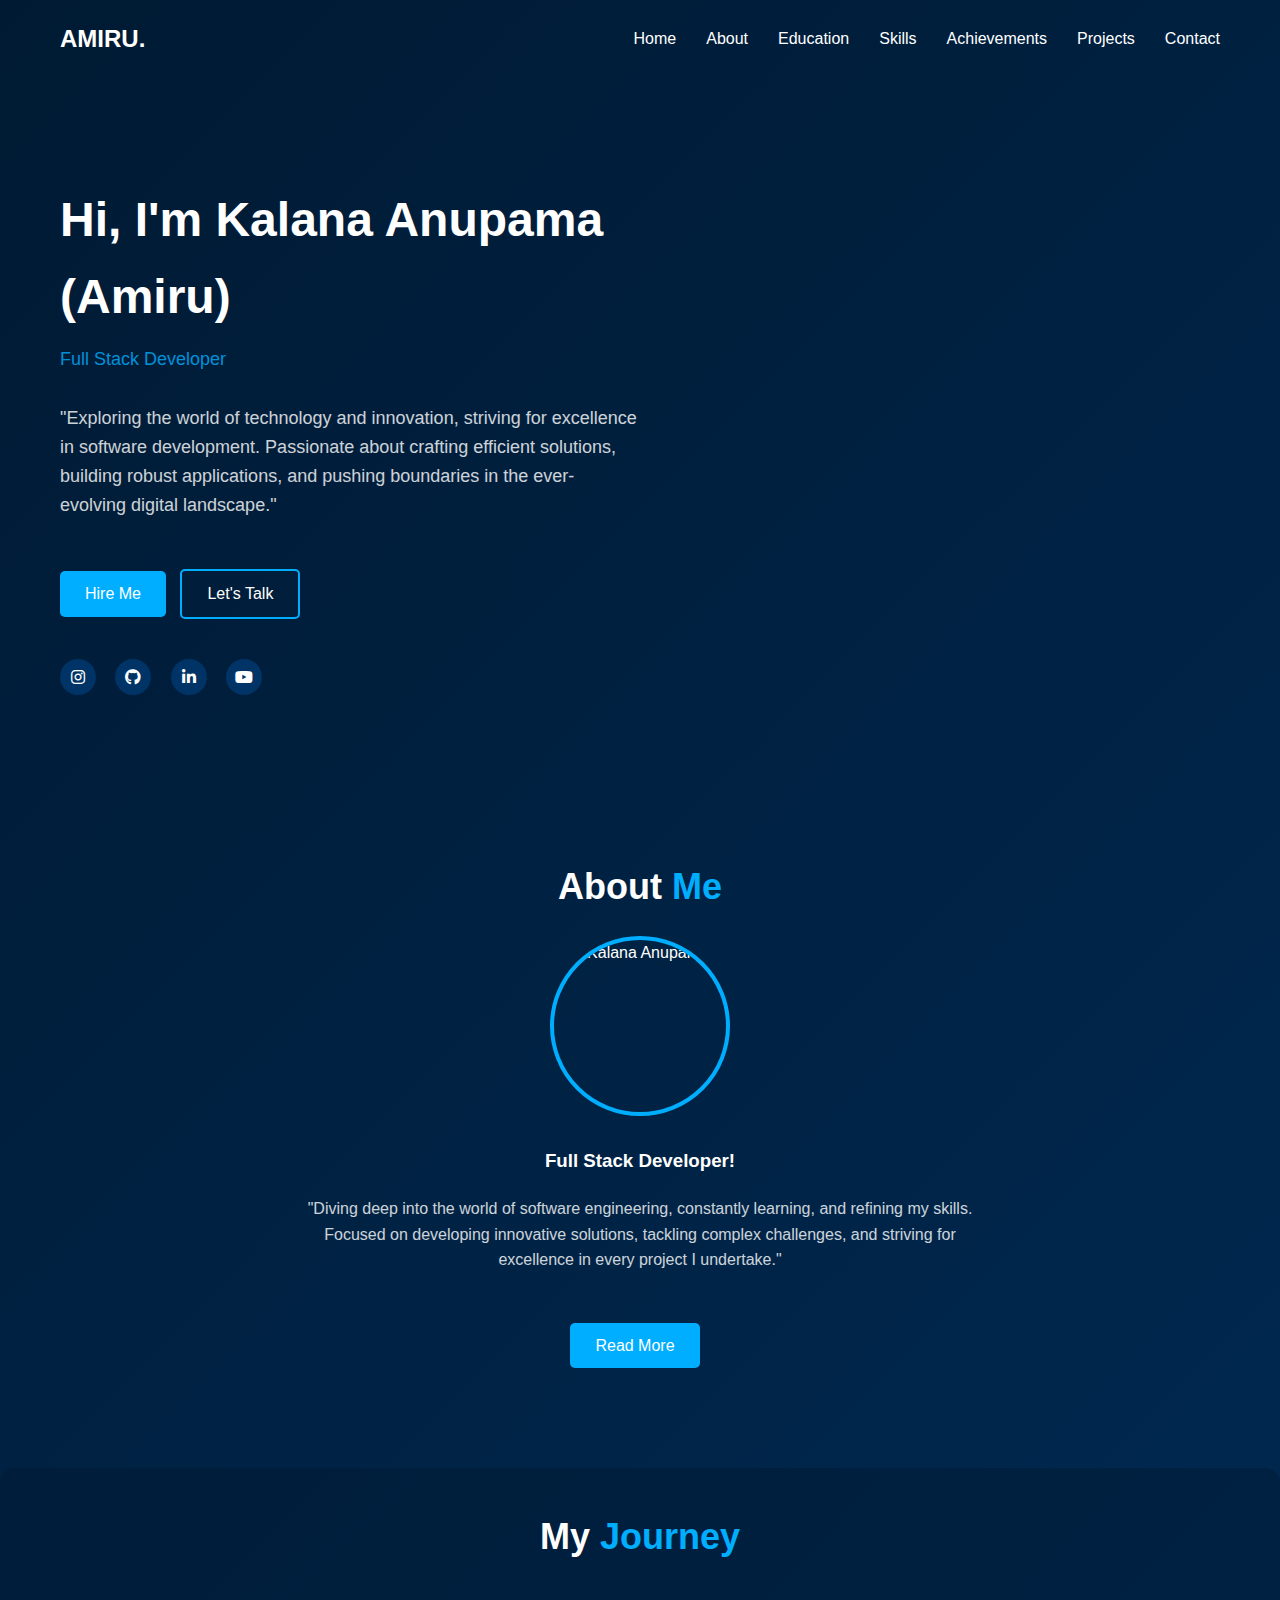
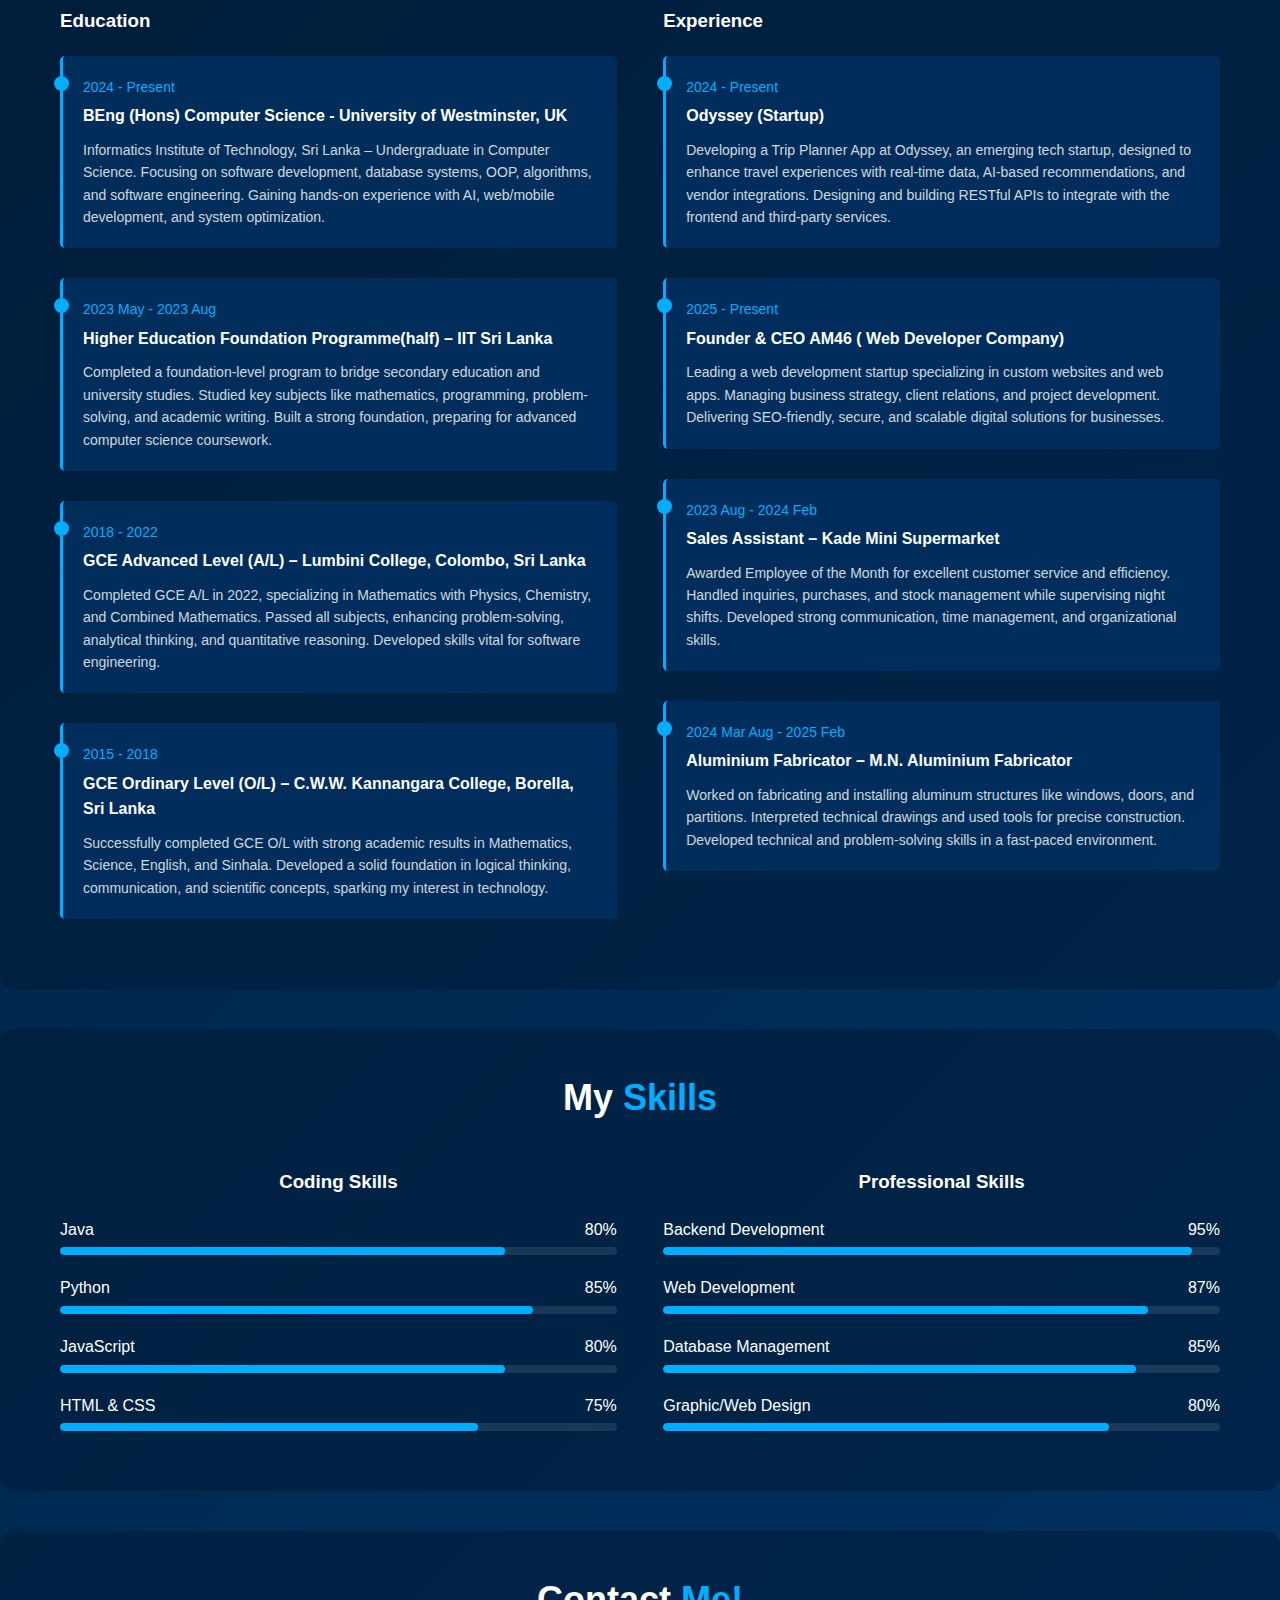
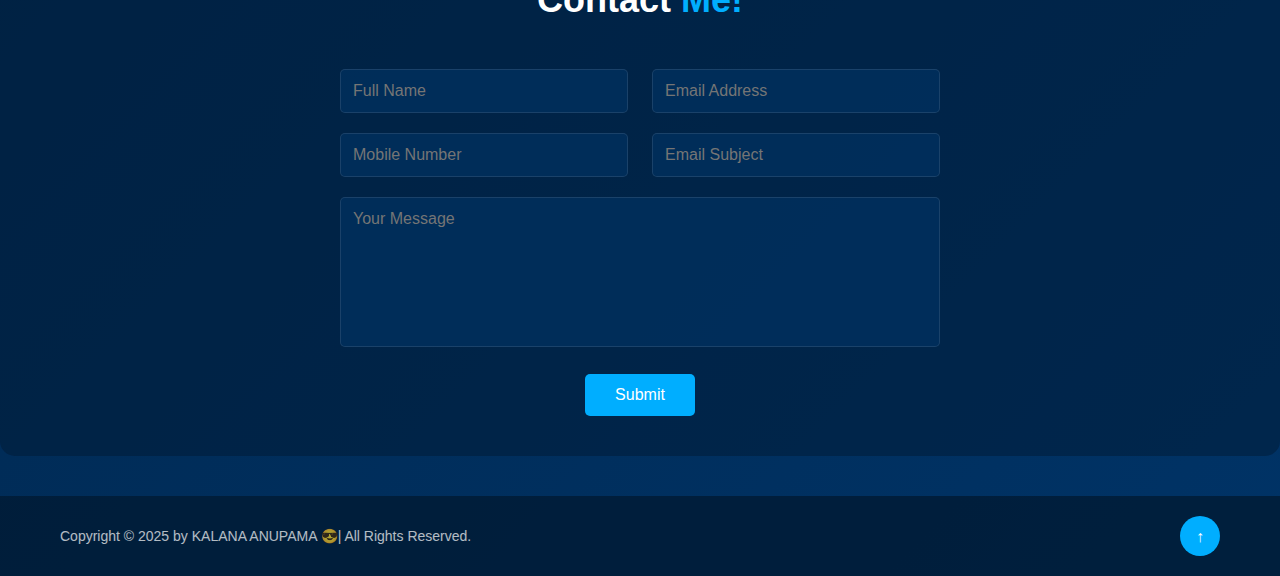
==== index.html @ ffd21f4f "Case Sensitivity" ====
<!DOCTYPE html>
<html lang="en">
<head>
    <meta charset="UTF-8">
    <meta name="viewport" content="width=device-width, initial-scale=1.0">
    <title>Kalana Anupama - Full Stack Developer</title>
    <meta name="description" content="Portfolio of Kalana Anupama, a Full Stack Developer specializing in web and mobile development.">
    <meta name="keywords" content="Full Stack Developer, Web Development, Mobile Development, Software Engineer">
    <meta name="author" content="Kalana Anupama">
    <link rel="icon" type="image/png" href="assets/images/favicon.png">
    <link rel="stylesheet" href="https://cdnjs.cloudflare.com/ajax/libs/font-awesome/6.0.0/css/all.min.css">
    <link rel="stylesheet" href="styles.css">
</head>
<body>
    <!-- Header -->
    <header>
        <div class="container">
            <nav>
                <div class="logo">AMIRU.</div>
                <ul>
                    <li><a href="#home">Home</a></li>
                    <li><a href="#about">About</a></li>
                    <li><a href="#education">Education</a></li>
                    <li><a href="#skills">Skills</a></li>
                    <li><a href="Achievements.html">Achievements</a></li>
                    <li><a href="projects.html">Projects</a></li>
                    <li><a href="#contact">Contact</a></li>
                </ul>
            </nav>
        </div>
    </header>

    <!-- Hero Section -->
    <section id="home" class="hero">
        <div class="container">
            <div class="hero-content">
                <h1>Hi, I'm Kalana Anupama (Amiru)</h1>
                <p class="text-cyan">Full Stack Developer</p>
                <p>"Exploring the world of technology and innovation, striving for excellence in software development. Passionate about crafting efficient solutions, building robust applications, and pushing boundaries in the ever-evolving digital landscape."</p>
                <a href="#contact" class="btn">Hire Me</a>
                <a href="#contact" class="btn btn-outline">Let's Talk</a>
                <div class="social-icons">
                    <a href="https://www.instagram.com/amiru_mihidul/?hl=en"><i class="fab fa-instagram"></i></a>
                    <a href="https://github.com/Amiru46"><i class="fab fa-github"></i></a>
                    <a href="https://www.linkedin.com/in/kalana-anupama-8086202b2?lipi=urn%3Ali%3Apage%3Ad_flagship3_profile_view_base_contact_details%3Bncpdk244QyCQbadAvSEu%2BQ%3D%3D"><i class="fab fa-linkedin-in"></i></a>
                    <a href="https://www.youtube.com/@amirumihidul8928"><i class="fab fa-youtube"></i></a>
                </div>
            </div>
        </div>
    </section>

    <!-- About Section -->
    <section id="about" class="about">
        <div class="container">
            <h2>About <span class="text-cyan">Me</span></h2>
            <div class="profile-image">
                <img src="Image/Me/Amiru.jpg" alt="Kalana Anupama">
            </div>
            <h3>Full Stack Developer!</h3>
            <p>"Diving deep into the world of software engineering, constantly learning, and refining my skills. Focused on developing innovative solutions, tackling complex challenges, and striving for excellence in every project I undertake."</p>
            <a href="#journey" class="btn">Read More</a>
        </div>
    </section>

    <!-- Journey Section -->
    <section id="education" class="journey">
        <div class="container">
            <h2>My <span class="text-cyan">Journey</span></h2>
            <div class="timeline-container">
                <div class="timeline">
                    <h3>Education</h3>
                    <div class="timeline-item">
                        <div class="year">2024 - Present</div>
                        <h4>BEng (Hons) Computer Science - University of Westminster, UK</h4>
                        <p>Informatics Institute of Technology, Sri Lanka – Undergraduate in Computer Science.
                            Focusing on software development, database systems, OOP, algorithms, and software engineering.
                            Gaining hands-on experience with AI, web/mobile development, and system optimization.</p>
                    </div>
                    <div class="timeline-item">
                        <div class="year">2023 May - 2023 Aug</div>
                        <h4>Higher Education Foundation Programme(half) – IIT Sri Lanka</h4>
                        <p>Completed a foundation-level program to bridge secondary education and university studies.
                            Studied key subjects like mathematics, programming, problem-solving, and academic writing.
                            Built a strong foundation, preparing for advanced computer science coursework.</p>
                    </div>
                    <div class="timeline-item">
                        <div class="year">2018 - 2022</div>
                        <h4>GCE Advanced Level (A/L) – Lumbini College, Colombo, Sri Lanka</h4>
                        <p>Completed GCE A/L in 2022, specializing in Mathematics with Physics, Chemistry, and Combined Mathematics.
                            Passed all subjects, enhancing problem-solving, analytical thinking, and quantitative reasoning.
                            Developed skills vital for software engineering.</p>
                    </div>
                    <div class="timeline-item">
                        <div class="year">2015 - 2018</div>
                        <h4>GCE Ordinary Level (O/L) – C.W.W. Kannangara College, Borella, Sri Lanka</h4>
                        <p>Successfully completed GCE O/L with strong academic results in Mathematics, Science, English, and Sinhala.
                            Developed a solid foundation in logical thinking, communication, and scientific concepts, sparking my interest in technology.</p>
                    </div>
                </div>
                <div class="timeline">
                    <h3>Experience</h3>
                    <div class="timeline-item">
                        <div class="year">2024 - Present</div>
                        <h4>Odyssey (Startup)</h4>
                        <p>Developing a Trip Planner App at Odyssey, an emerging tech startup, designed to enhance travel experiences with real-time data, AI-based recommendations, and vendor integrations.
                            Designing and building RESTful APIs to integrate with the frontend and third-party services.
                        </p>
                    </div>
                    <div class="timeline-item">
                        <div class="year">2025 - Present</div>
                        <h4>Founder & CEO AM46 ( Web Developer Company)</h4>
                        <p>Leading a web development startup specializing in custom websites and web apps. Managing business strategy, client relations, and project development. Delivering SEO-friendly, secure, and scalable digital solutions for businesses.</p>
                    </div>
                    <div class="timeline-item">
                        <div class="year">2023 Aug - 2024 Feb</div>
                        <h4>Sales Assistant – Kade Mini Supermarket</h4>
                        <p>Awarded Employee of the Month for excellent customer service and efficiency.
                            Handled inquiries, purchases, and stock management while supervising night shifts.
                            Developed strong communication, time management, and organizational skills.</p>
                    </div>
                    <div class="timeline-item">
                        <div class="year">2024 Mar Aug - 2025 Feb</div>
                        <h4>Aluminium Fabricator – M.N. Aluminium Fabricator</h4>
                        <p>Worked on fabricating and installing aluminum structures like windows, doors, and partitions.
                            Interpreted technical drawings and used tools for precise construction.
                            Developed technical and problem-solving skills in a fast-paced environment.</p>
                    </div>
                </div>
            </div>
        </div>
    </section>

    <!-- Skills Section -->
    <section id="skills" class="skills">
        <div class="container">
            <h2>My <span class="text-cyan">Skills</span></h2>
            <div class="skills-container">
                <div class="skills-category">
                    <h3>Coding Skills</h3>
                    <div class="skill-item">
                        <div class="skill-info">
                            <span>Java</span>
                            <span>80%</span>
                        </div>
                        <div class="skill-bar">
                            <div class="skill-level" style="width: 80%;"></div>
                        </div>
                    </div>
                    <div class="skill-item">
                        <div class="skill-info">
                            <span>Python</span>
                            <span>85%</span>
                        </div>
                        <div class="skill-bar">
                            <div class="skill-level" style="width: 85%;"></div>
                        </div>
                    </div>
                    <div class="skill-item">
                        <div class="skill-info">
                            <span>JavaScript</span>
                            <span>80%</span>
                        </div>
                        <div class="skill-bar">
                            <div class="skill-level" style="width: 80%;"></div>
                        </div>
                    </div>
                    <div class="skill-item">
                        <div class="skill-info">
                            <span>HTML & CSS</span>
                            <span>75%</span>
                        </div>
                        <div class="skill-bar">
                            <div class="skill-level" style="width: 75%;"></div>
                        </div>
                    </div>
                </div>
                <div class="skills-category">
                    <h3>Professional Skills</h3>
                    <div class="skill-item">
                        <div class="skill-info">
                            <span>Backend Development</span>
                            <span>95%</span>
                        </div>
                        <div class="skill-bar">
                            <div class="skill-level" style="width: 95%;"></div>
                        </div>
                    </div>
                    <div class="skill-item">
                        <div class="skill-info">
                            <span>Web Development</span>
                            <span>87%</span>
                        </div>
                        <div class="skill-bar">
                            <div class="skill-level" style="width: 87%;"></div>
                        </div>
                    </div>
                    <div class="skill-item">
                        <div class="skill-info">
                            <span>Database Management</span>
                            <span>85%</span>
                        </div>
                        <div class="skill-bar">
                            <div class="skill-level" style="width: 85%;"></div>
                        </div>
                    </div>
                    <div class="skill-item">
                        <div class="skill-info">
                            <span>Graphic/Web Design</span>
                            <span>80%</span>
                        </div>
                        <div class="skill-bar">
                            <div class="skill-level" style="width: 80%;"></div>
                        </div>
                    </div>
                </div>
            </div>
        </div>
    </section>

    <!-- Contact Section -->
    <section id="contact" class="contact">
        <div class="container">
            <h2>Contact <span class="text-cyan">Me!</span></h2>
            <div class="contact-form">
                <form action="https://formspree.io/f/your-form-id" method="POST">
                    <div class="form-row">
                        <div class="form-group">
                            <input type="text" class="form-control" placeholder="Full Name" required>
                        </div>
                        <div class="form-group">
                            <input type="email" class="form-control" placeholder="Email Address" required>
                        </div>
                    </div>
                    <div class="form-row">
                        <div class="form-group">
                            <input type="tel" class="form-control" placeholder="Mobile Number">
                        </div>
                        <div class="form-group">
                            <input type="text" class="form-control" placeholder="Email Subject">
                        </div>
                    </div>
                    <div class="form-group">
                        <textarea class="form-control" placeholder="Your Message" required></textarea>
                    </div>
                    <button type="submit" class="submit-btn">Submit</button>
                </form>
            </div>
        </div>
    </section>

    <!-- Footer -->
    <footer>
        <div class="container">
            <div class="footer-content">
                <p>Copyright © 2025 by KALANA ANUPAMA &#x1F60E;| All Rights Reserved.</p>
                <a href="#home" class="back-to-top">↑</a>
            </div>
        </div>
    </footer>
</body>
</html>
---- styles.css ----
/* Global Styles */
* {
    margin: 0;
    padding: 0;
    box-sizing: border-box;
    font-family: 'Segoe UI', Tahoma, Geneva, Verdana, sans-serif;
}

body {
    background: linear-gradient(135deg, #001a33 0%, #003366 100%);
    color: white;
    line-height: 1.6;
}

.container {
    max-width: 1200px;
    margin: 0 auto;
    padding: 0 20px;
}

section {
    padding: 60px 0;
}

h1, h2, h3, h4 {
    margin-bottom: 20px;
}

.btn {
    display: inline-block;
    background-color: #00aeff;
    color: white;
    padding: 10px 25px;
    border-radius: 5px;
    text-decoration: none;
    margin-right: 10px;
    margin-top: 20px;
    transition: all 0.3s ease;
}

.btn:hover {
    background-color: #0096da;
    transform: translateY(-3px);
}

.btn-outline {
    background-color: transparent;
    border: 2px solid #00aeff;
}

.text-cyan {
    color: #00aeff;
}

/* Header Styles */
header {
    padding: 20px 0;
}

.logo {
    font-size: 24px;
    font-weight: bold;
}

nav {
    display: flex;
    justify-content: space-between;
    align-items: center;
}

nav ul {
    display: flex;
    list-style: none;
}

nav ul li {
    margin-left: 30px;
}

nav ul li a {
    color: white;
    text-decoration: none;
    transition: color 0.3s ease;
}

nav ul li a:hover {
    color: #00aeff;
}

/* Hero Section */
.hero {
    display: flex;
    align-items: center;
    min-height: 80vh;
}

.hero-content {
    width: 50%;
}

.hero-image {
    width: 50%;
    text-align: right;
}

.hero-image img {
    max-width: 100%;
    border-radius: 10px;
}

.hero h1 {
    font-size: 48px;
    margin-bottom: 10px;
}

.hero p {
    font-size: 18px;
    margin-bottom: 30px;
    opacity: 0.8;
}

.social-icons {
    margin-top: 40px;
}

.social-icons a {
    display: inline-flex;
    align-items: center;
    justify-content: center;
    width: 36px;
    height: 36px;
    background-color: #003366;
    border-radius: 50%;
    margin-right: 15px;
    color: white;
    text-decoration: none;
    transition: all 0.3s ease;
}

.social-icons a:hover {
    background-color: #00aeff;
    transform: translateY(-3px);
}

/* About Section */
.about {
    text-align: center;
}

.about h2 {
    font-size: 36px;
}

.profile-image {
    width: 180px;
    height: 180px;
    border-radius: 50%;
    margin: 0 auto 30px;
    border: 4px solid #00aeff;
    overflow: hidden;
    position: relative;
}

.profile-image img {
    width: 100%;
    height: 100%;
    object-fit: cover;
}

.about p {
    max-width: 700px;
    margin: 0 auto 30px;
    opacity: 0.8;
}

/* Journey Section */
.journey {
    background-color: rgba(0, 26, 51, 0.5);
    border-radius: 15px;
    padding: 40px;
    margin-top: 40px;
}

.journey h2 {
    font-size: 36px;
    text-align: center;
    margin-bottom: 40px;
}

.timeline-container {
    display: flex;
    justify-content: space-between;
}

.timeline {
    width: 48%;
}

.timeline-item {
    background-color: rgba(0, 51, 102, 0.7);
    border-left: 3px solid #00aeff;
    border-radius: 5px;
    padding: 20px;
    margin-bottom: 30px;
    position: relative;
}

.timeline-item::before {
    content: "";
    position: absolute;
    width: 15px;
    height: 15px;
    background-color: #00aeff;
    border-radius: 50%;
    left: -9px;
    top: 20px;
}

.timeline-item .year {
    font-size: 14px;
    color: #00aeff;
    margin-bottom: 5px;
}

.timeline-item h4 {
    margin-bottom: 10px;
}

.timeline-item p {
    font-size: 14px;
    opacity: 0.8;
}

/* Skills Section */
.skills {
    background-color: rgba(0, 26, 51, 0.5);
    border-radius: 15px;
    padding: 40px;
    margin-top: 40px;
}

.skills h2 {
    font-size: 36px;
    text-align: center;
    margin-bottom: 40px;
}

.skills-container {
    display: flex;
    justify-content: space-between;
}

.skills-category {
    width: 48%;
}

.skills-category h3 {
    margin-bottom: 20px;
    text-align: center;
}

.skill-item {
    margin-bottom: 20px;
}

.skill-info {
    display: flex;
    justify-content: space-between;
    margin-bottom: 5px;
}

.skill-bar {
    width: 100%;
    height: 8px;
    background-color: rgba(255, 255, 255, 0.1);
    border-radius: 4px;
    overflow: hidden;
}

.skill-level {
    height: 100%;
    background-color: #00aeff;
    border-radius: 4px;
}

/* Contact Section */
.contact {
    background-color: rgba(0, 26, 51, 0.5);
    border-radius: 15px;
    padding: 40px;
    margin-top: 40px;
    margin-bottom: 40px;
}

.contact h2 {
    font-size: 36px;
    text-align: center;
    margin-bottom: 40px;
}

.contact-form {
    max-width: 600px;
    margin: 0 auto;
}

.form-group {
    margin-bottom: 20px;
}

.form-row {
    display: flex;
    justify-content: space-between;
}

.form-row .form-group {
    width: 48%;
}

.form-control {
    width: 100%;
    padding: 12px;
    background-color: rgba(0, 51, 102, 0.6);
    border: 1px solid rgba(255, 255, 255, 0.1);
    border-radius: 5px;
    color: white;
    font-size: 16px;
}

textarea.form-control {
    height: 150px;
    resize: none;
}

.form-control:focus {
    outline: none;
    border-color: #00aeff;
}

.submit-btn {
    background-color: #00aeff;
    color: white;
    border: none;
    padding: 12px 30px;
    border-radius: 5px;
    cursor: pointer;
    font-size: 16px;
    transition: all 0.3s ease;
    display: block;
    margin: 0 auto;
}

.submit-btn:hover {
    background-color: #0096da;
}

/* Footer */
footer {
    background-color: rgba(0, 26, 51, 0.8);
    padding: 20px 0;
    text-align: center;
}

footer p {
    font-size: 14px;
    opacity: 0.7;
}

.footer-content {
    display: flex;
    justify-content: space-between;
    align-items: center;
}

.back-to-top {
    background-color: #00aeff;
    color: white;
    width: 40px;
    height: 40px;
    border-radius: 50%;
    display: flex;
    align-items: center;
    justify-content: center;
    text-decoration: none;
    transition: all 0.3s ease;
}

.back-to-top:hover {
    transform: translateY(-5px);
}

/* Responsive Styles */
@media (max-width: 768px) {
    .hero {
        flex-direction: column;
        text-align: center;
    }

    .hero-content, .hero-image {
        width: 100%;
    }

    .hero-image {
        margin-top: 40px;
        text-align: center;
    }

    .timeline-container, .skills-container {
        flex-direction: column;
    }

    .timeline, .skills-category {
        width: 100%;
    }

    .timeline:first-child {
        margin-bottom: 30px;
    }

    .form-row {
        flex-direction: column;
    }

    .form-row .form-group {
        width: 100%;
    }
}
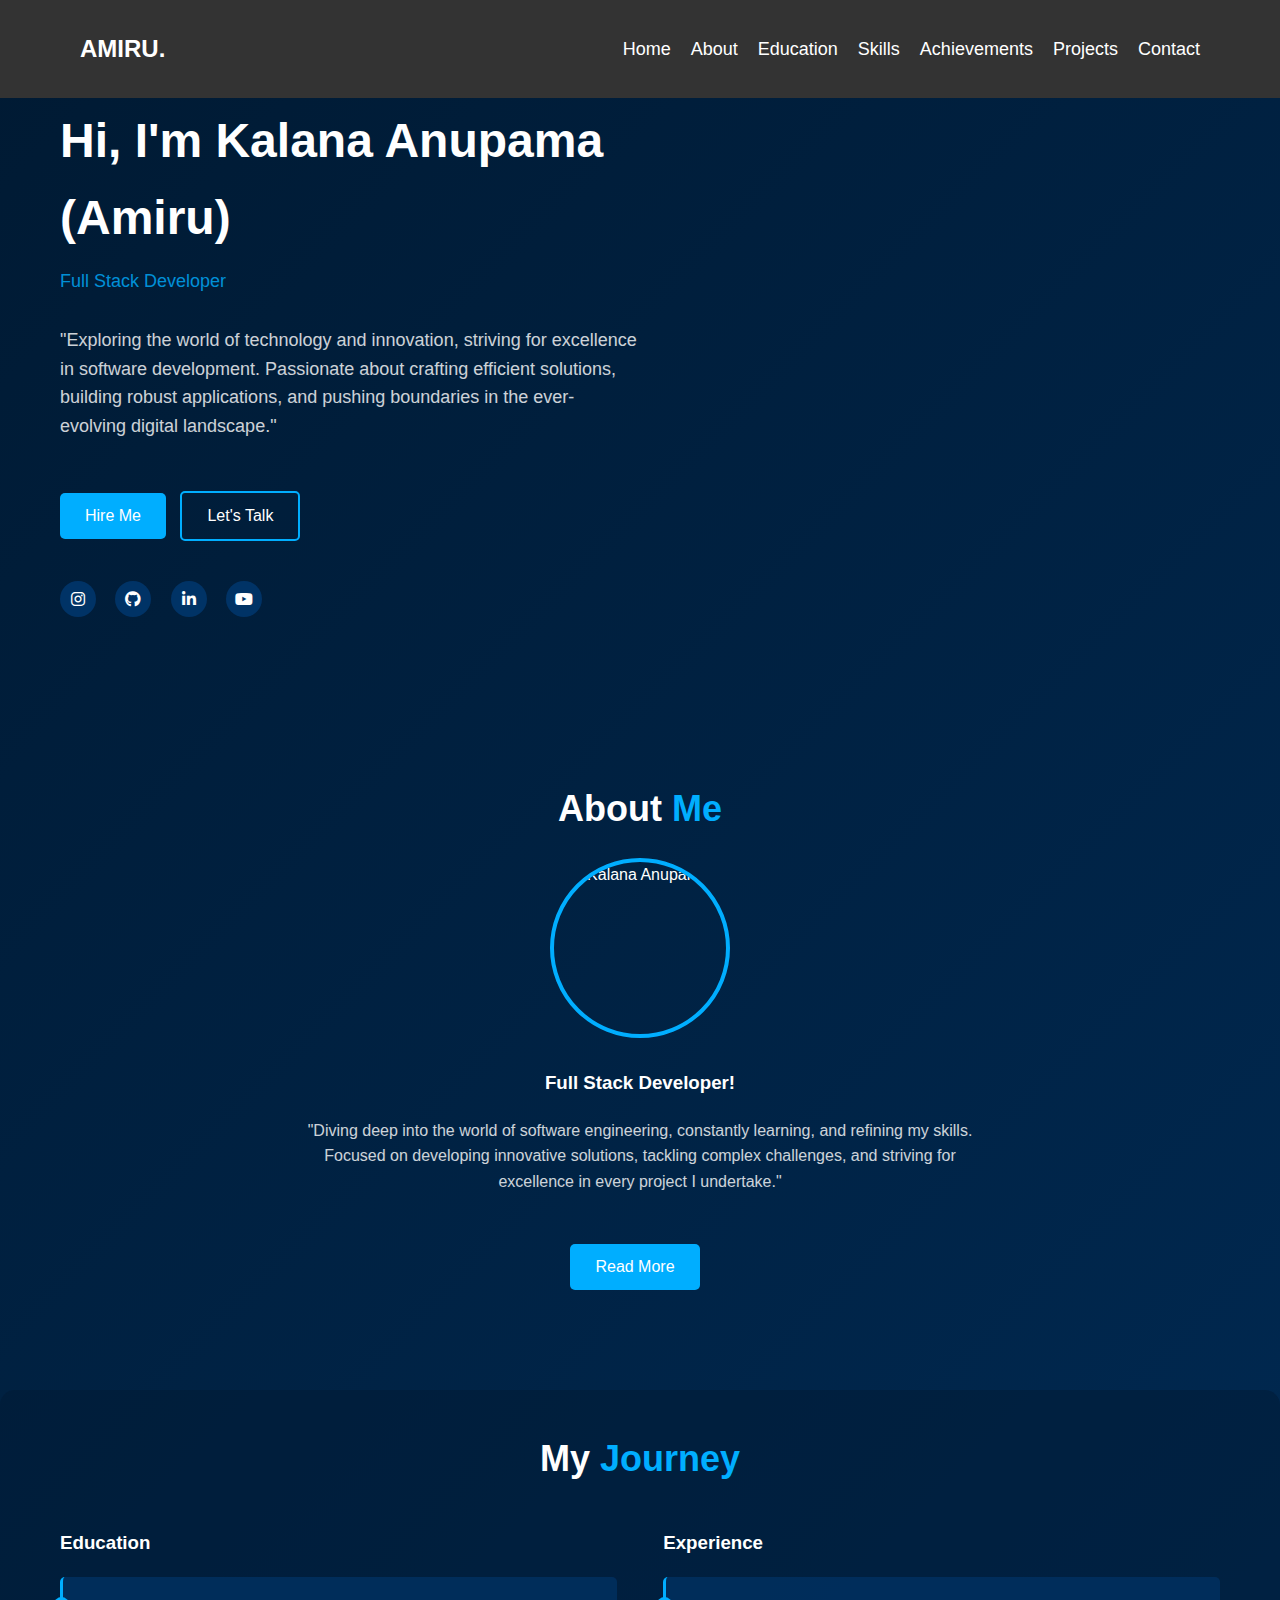
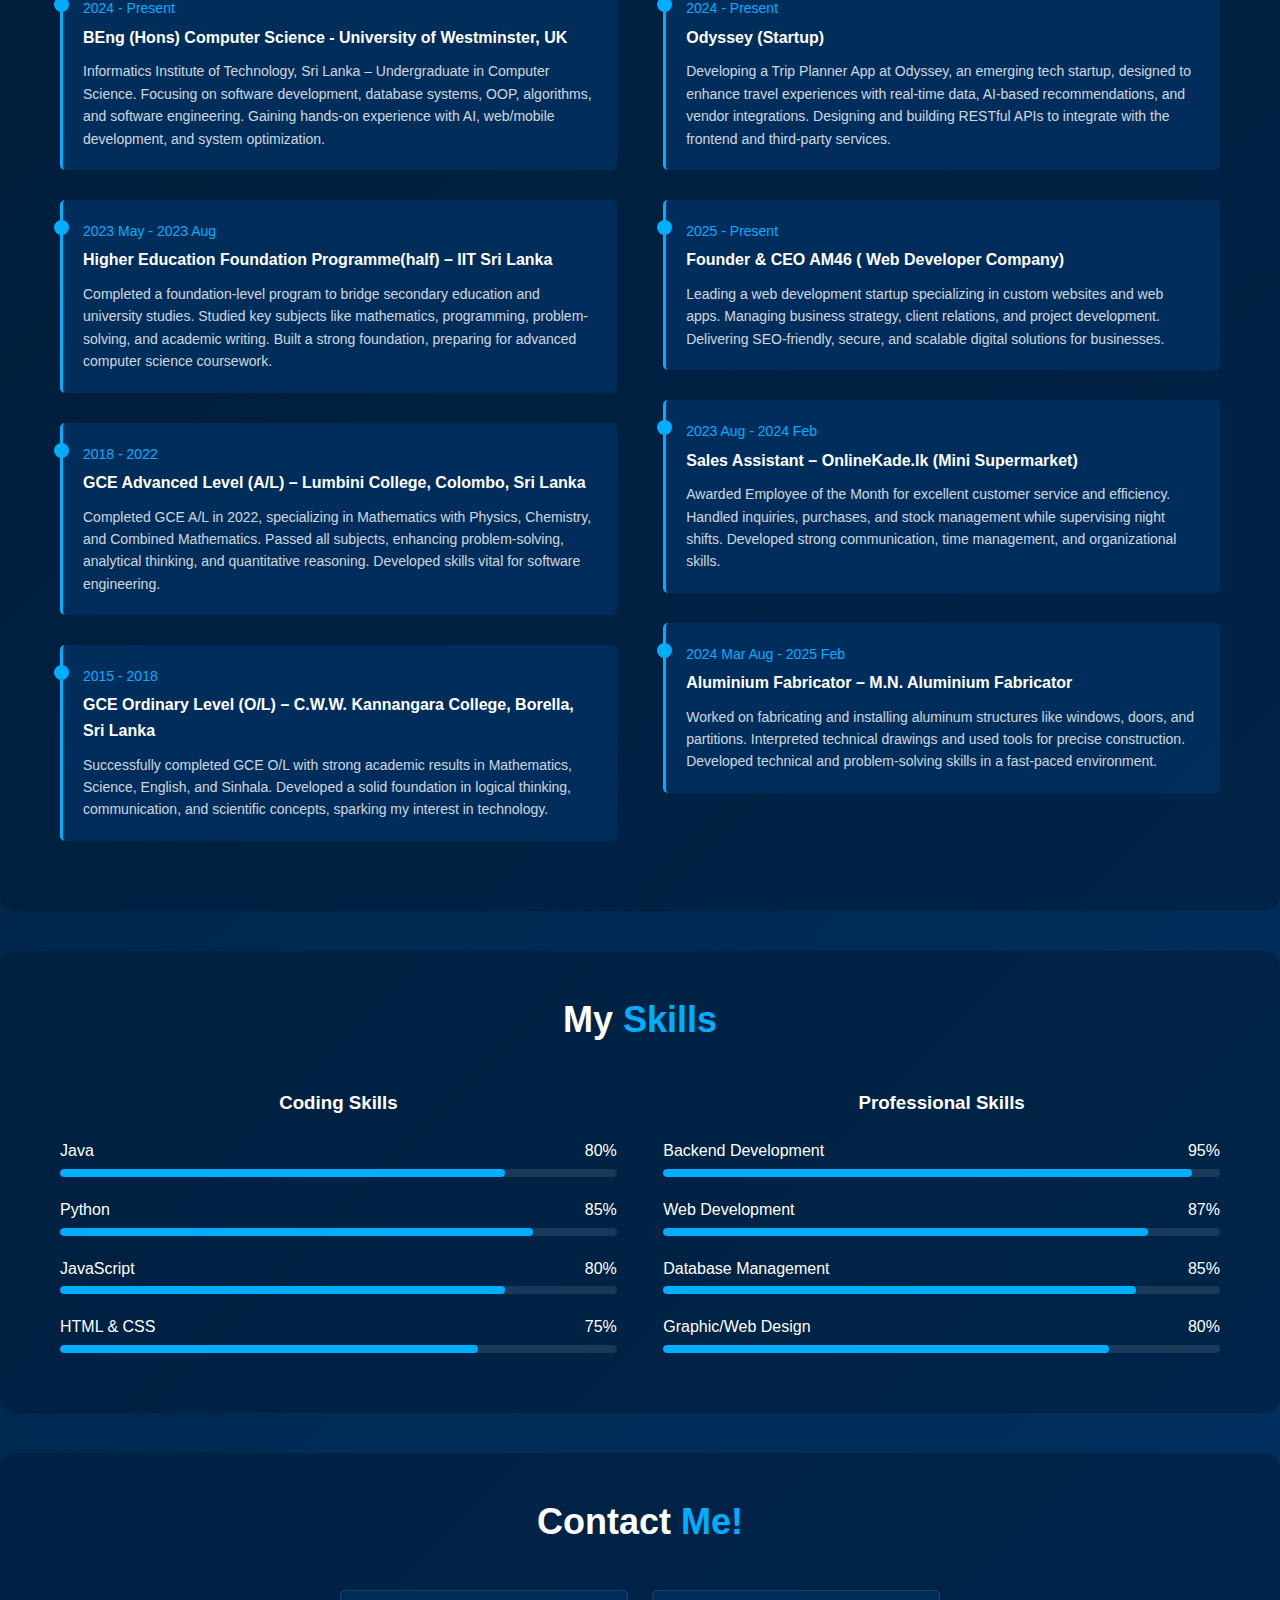
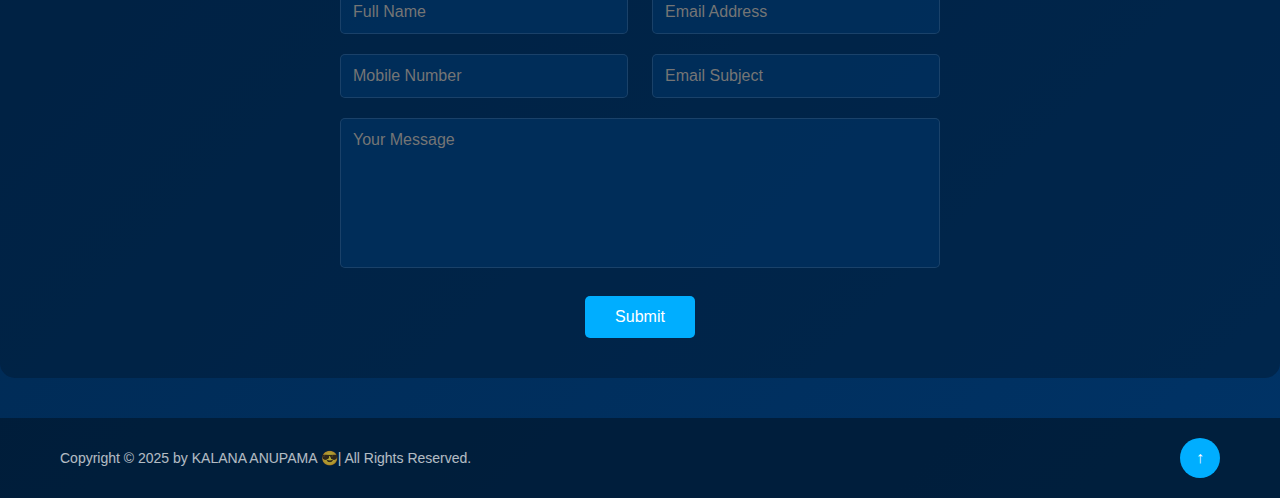
==== commit 0fa6ed34: "fix" ====
--- a/index.html
+++ b/index.html
@@ -10,6 +10,84 @@
     <link rel="icon" type="image/png" href="assets/images/favicon.png">
     <link rel="stylesheet" href="https://cdnjs.cloudflare.com/ajax/libs/font-awesome/6.0.0/css/all.min.css">
     <link rel="stylesheet" href="styles.css">
+    <style>
+        /* Add this CSS for sticky and responsive navigation */
+        header {
+            position: fixed;
+            top: 0;
+            left: 0;
+            width: 100%;
+            z-index: 1000;
+            background-color: #333;
+            transition: background-color 0.3s ease;
+        }
+
+        header.sticky {
+            background-color: rgba(51, 51, 51, 0.9); /* Semi-transparent background when sticky */
+            box-shadow: 0 2px 5px rgba(0, 0, 0, 0.2); /* Add shadow when sticky */
+        }
+
+        nav {
+            display: flex;
+            justify-content: space-between;
+            align-items: center;
+            padding: 10px 20px;
+            background-color: #333;
+            color: white;
+        }
+
+        .logo {
+            font-size: 24px;
+            font-weight: bold;
+        }
+
+        .nav-links {
+            display: flex;
+            list-style: none;
+        }
+
+        .nav-links li {
+            margin-left: 20px;
+        }
+
+        .nav-links a {
+            color: white;
+            text-decoration: none;
+            font-size: 18px;
+        }
+
+        .menu-icon {
+            display: none;
+            font-size: 24px;
+            cursor: pointer;
+        }
+
+        @media (max-width: 768px) {
+            .nav-links {
+                display: none;
+                flex-direction: column;
+                width: 100%;
+                background-color: #333;
+                position: absolute;
+                top: 60px;
+                left: 0;
+                padding: 10px 0;
+            }
+
+            .nav-links.active {
+                display: flex;
+            }
+
+            .nav-links li {
+                margin: 10px 0;
+                text-align: center;
+            }
+
+            .menu-icon {
+                display: block;
+            }
+        }
+    </style>
 </head>
 <body>
     <!-- Header -->
@@ -17,15 +95,18 @@
         <div class="container">
             <nav>
                 <div class="logo">AMIRU.</div>
-                <ul>
+                <ul class="nav-links">
                     <li><a href="#home">Home</a></li>
                     <li><a href="#about">About</a></li>
                     <li><a href="#education">Education</a></li>
                     <li><a href="#skills">Skills</a></li>
                     <li><a href="Achievements.html">Achievements</a></li>
-                    <li><a href="projects.html">Projects</a></li>
+                    <li><a href="Projects.html">Projects</a></li>
                     <li><a href="#contact">Contact</a></li>
                 </ul>
+                <div class="menu-icon" onclick="toggleMenu()">
+                    <i class="fas fa-bars"></i>
+                </div>
             </nav>
         </div>
     </header>
@@ -113,7 +194,7 @@
                     </div>
                     <div class="timeline-item">
                         <div class="year">2023 Aug - 2024 Feb</div>
-                        <h4>Sales Assistant – Kade Mini Supermarket</h4>
+                        <h4>Sales Assistant – OnlineKade.lk (Mini Supermarket)</h4>
                         <p>Awarded Employee of the Month for excellent customer service and efficiency.
                             Handled inquiries, purchases, and stock management while supervising night shifts.
                             Developed strong communication, time management, and organizational skills.</p>
@@ -257,5 +338,23 @@
             </div>
         </div>
     </footer>
+
+    <script>
+        // JavaScript to toggle the mobile menu
+        function toggleMenu() {
+            const navLinks = document.querySelector('.nav-links');
+            navLinks.classList.toggle('active');
+        }
+
+        // JavaScript to make the navbar sticky on scroll
+        window.addEventListener('scroll', function () {
+            const header = document.querySelector('header');
+            if (window.scrollY > 50) { // Adjust the scroll threshold as needed
+                header.classList.add('sticky');
+            } else {
+                header.classList.remove('sticky');
+            }
+        });
+    </script>
 </body>
 </html>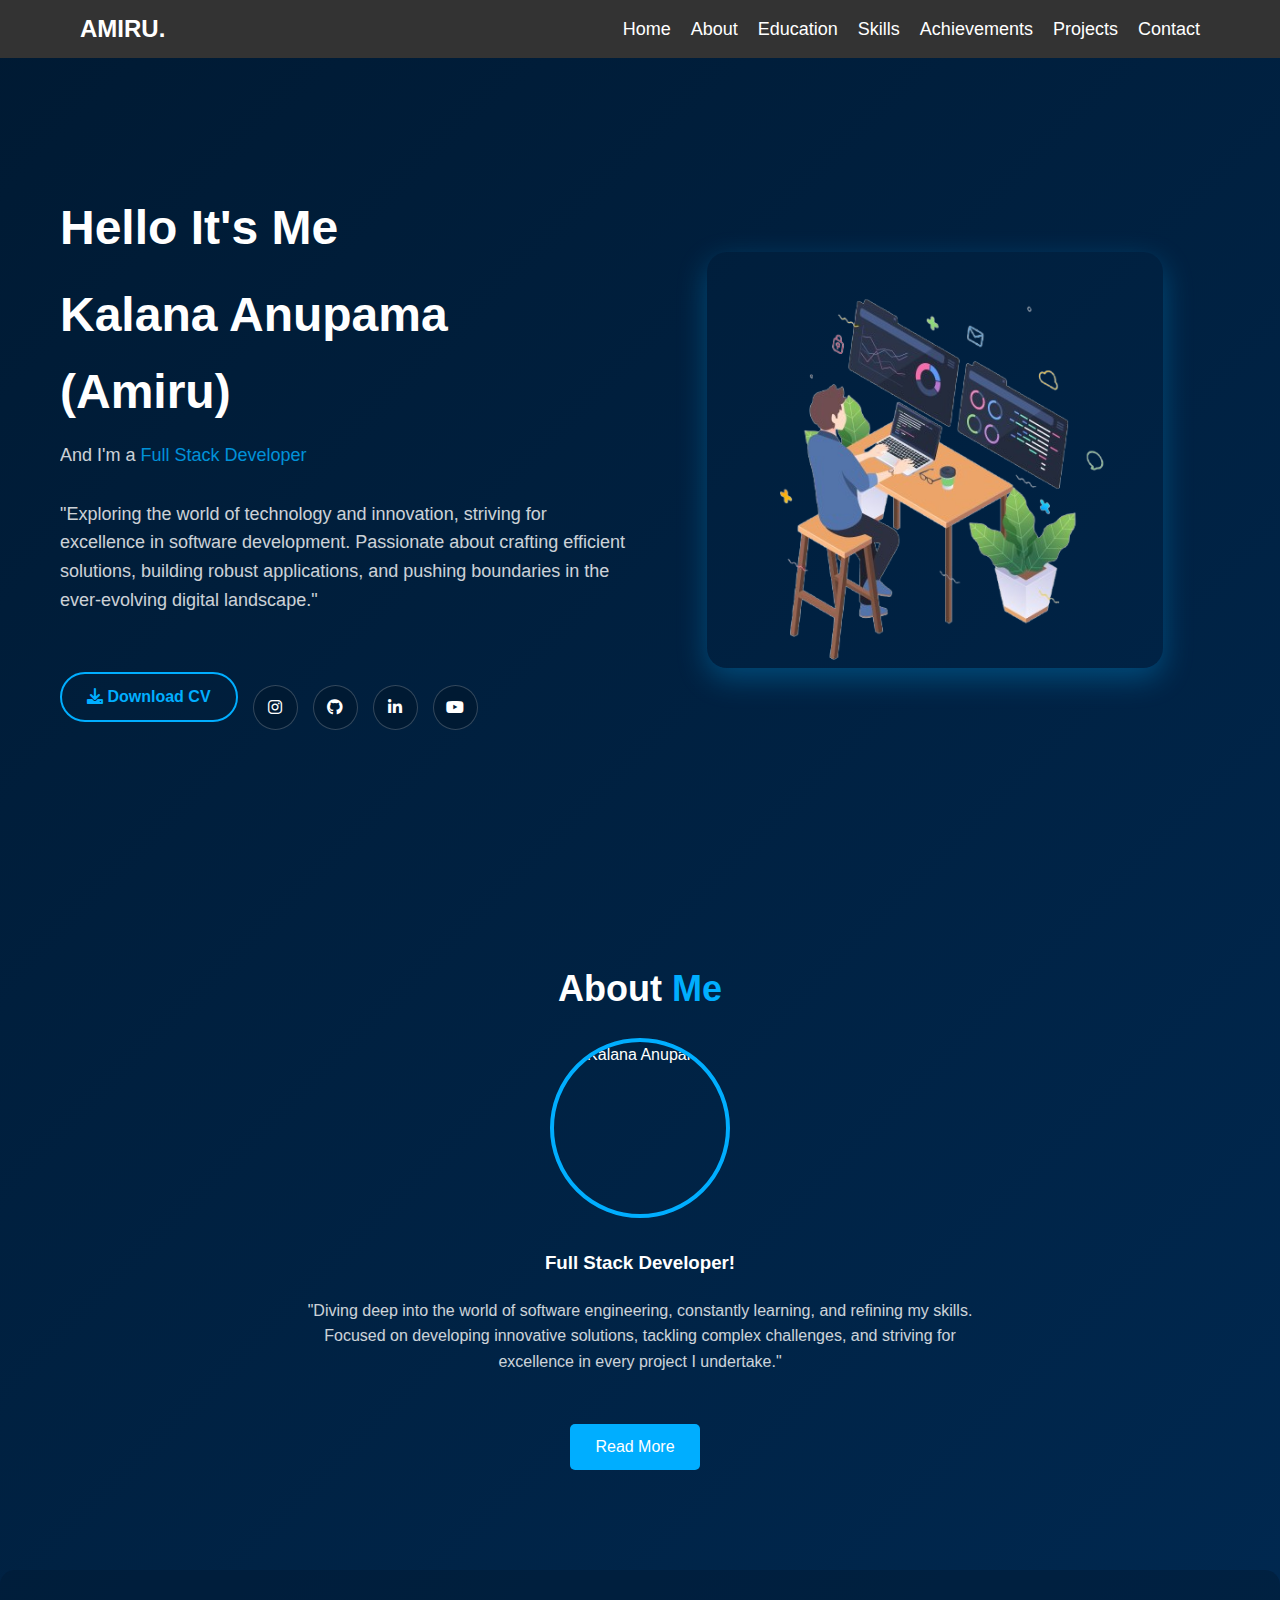
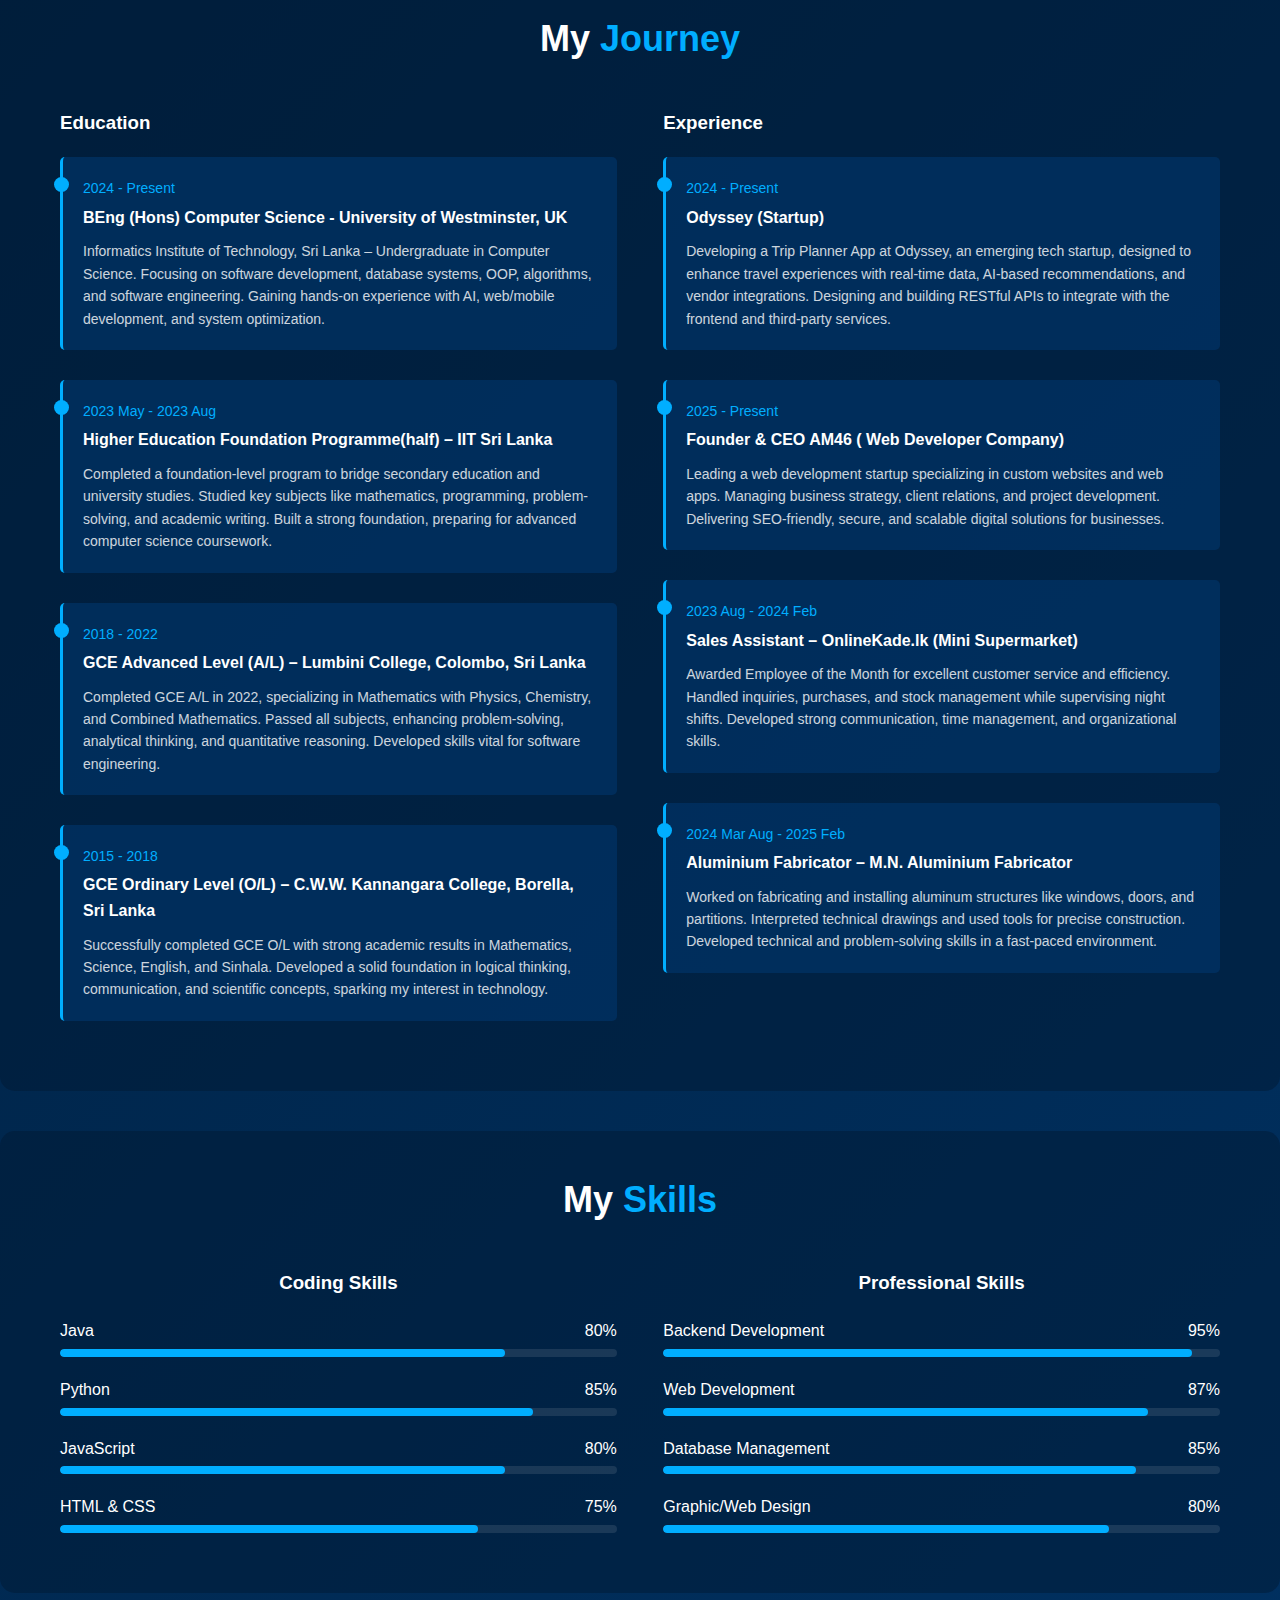
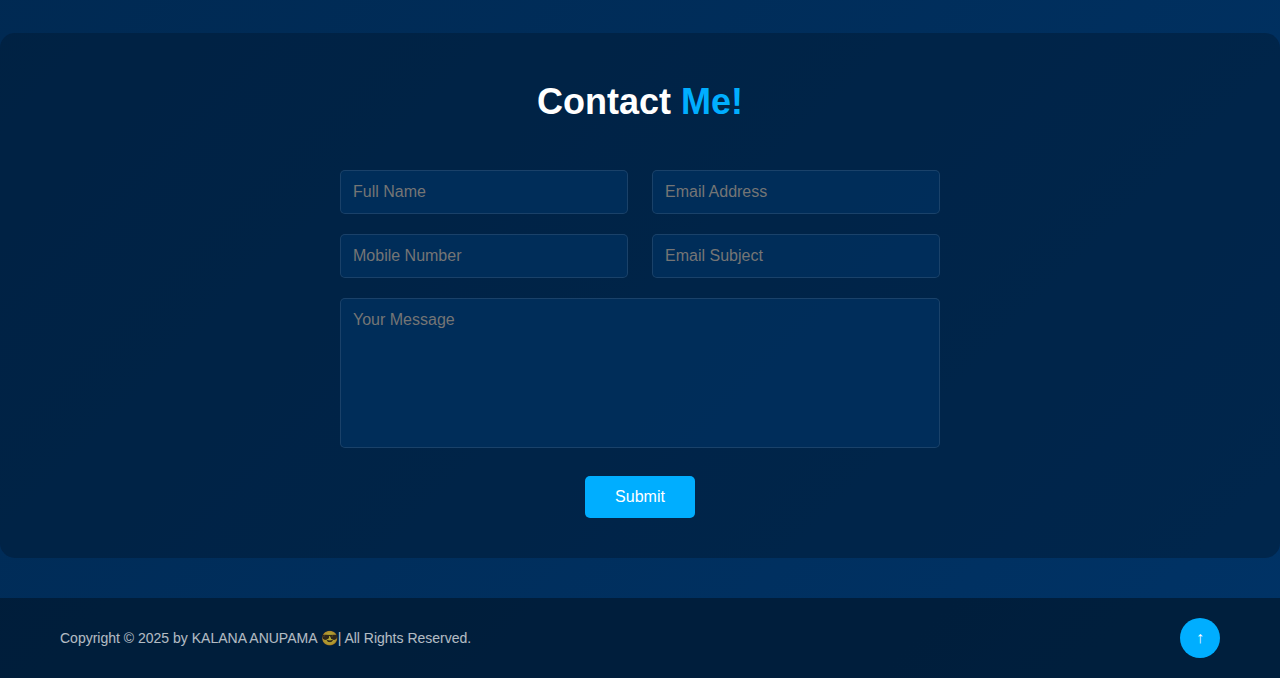
==== commit 5be9405c: "Update" ====
--- a/index.html
+++ b/index.html
@@ -11,7 +11,6 @@
     <link rel="stylesheet" href="https://cdnjs.cloudflare.com/ajax/libs/font-awesome/6.0.0/css/all.min.css">
     <link rel="stylesheet" href="styles.css">
     <style>
-        /* Add this CSS for sticky and responsive navigation */
         header {
             position: fixed;
             top: 0;
@@ -23,8 +22,8 @@
         }
 
         header.sticky {
-            background-color: rgba(51, 51, 51, 0.9); /* Semi-transparent background when sticky */
-            box-shadow: 0 2px 5px rgba(0, 0, 0, 0.2); /* Add shadow when sticky */
+            background-color: rgba(51, 51, 51, 0.9); 
+            box-shadow: 0 2px 5px rgba(0, 0, 0, 0.2);
         }
 
         nav {
@@ -60,6 +59,90 @@
             display: none;
             font-size: 24px;
             cursor: pointer;
+        }
+
+        .hero-container {
+            display: flex;
+            align-items: center;
+            justify-content: space-between;
+            width: 100%;
+        }
+
+        .hero-text {
+            flex: 1;
+            padding-right: 20px;
+        }
+
+        .hero-image-container {
+            flex: 1;
+            display: flex;
+            justify-content: center;
+            position: relative;
+        }
+
+        .hero-background {
+            position: absolute;
+            width: 100%;
+            height: 100%;
+            z-index: 1;
+        }
+
+        .profile-photo {
+            position: relative;
+            z-index: 2;
+            max-width: 80%;
+            border-radius: 20px;
+            box-shadow: 0 10px 30px rgba(0, 174, 255, 0.3);
+        }
+
+        .circle-shape {
+            position: absolute;
+            width: 60px;
+            height: 60px;
+            border-radius: 50%;
+            background-color: #00aeff;
+            z-index: 1;
+        }
+
+        .circle-1 {
+            top: 10%;
+            right: 5%;
+        }
+
+        .circle-2 {
+            bottom: 15%;
+            left: 0;
+        }
+
+        .download-cv {
+            display: inline-block;
+            background-color: transparent;
+            color: #00aeff;
+            border: 2px solid #00aeff;
+            padding: 10px 25px;
+            border-radius: 30px;
+            text-decoration: none;
+            margin-right: 15px;
+            margin-top: 20px;
+            transition: all 0.3s ease;
+            font-weight: bold;
+        }
+
+        .download-cv:hover {
+            background-color: #00aeff;
+            color: white;
+            transform: translateY(-3px);
+            box-shadow: 0 5px 15px rgba(0, 174, 255, 0.4);
+        }
+
+        .social-container {
+            display: flex;
+            margin-top: 30px;
+            align-items: center;
+        }
+
+        .social-icons {
+            display: flex;
         }
 
         @media (max-width: 768px) {
@@ -86,11 +169,25 @@
             .menu-icon {
                 display: block;
             }
+
+            .hero-container {
+                flex-direction: column-reverse;
+                text-align: center;
+            }
+
+            .hero-text {
+                padding-right: 0;
+                margin-top: 30px;
+            }
+
+            .social-container {
+                justify-content: center;
+            }
         }
     </style>
 </head>
 <body>
-    <!-- Header -->
+    
     <header>
         <div class="container">
             <nav>
@@ -111,26 +208,36 @@
         </div>
     </header>
 
-    <!-- Hero Section -->
     <section id="home" class="hero">
         <div class="container">
-            <div class="hero-content">
-                <h1>Hi, I'm Kalana Anupama (Amiru)</h1>
-                <p class="text-cyan">Full Stack Developer</p>
-                <p>"Exploring the world of technology and innovation, striving for excellence in software development. Passionate about crafting efficient solutions, building robust applications, and pushing boundaries in the ever-evolving digital landscape."</p>
-                <a href="#contact" class="btn">Hire Me</a>
-                <a href="#contact" class="btn btn-outline">Let's Talk</a>
-                <div class="social-icons">
-                    <a href="https://www.instagram.com/amiru_mihidul/?hl=en"><i class="fab fa-instagram"></i></a>
-                    <a href="https://github.com/Amiru46"><i class="fab fa-github"></i></a>
-                    <a href="https://www.linkedin.com/in/kalana-anupama-8086202b2?lipi=urn%3Ali%3Apage%3Ad_flagship3_profile_view_base_contact_details%3Bncpdk244QyCQbadAvSEu%2BQ%3D%3D"><i class="fab fa-linkedin-in"></i></a>
-                    <a href="https://www.youtube.com/@amirumihidul8928"><i class="fab fa-youtube"></i></a>
+            <div class="hero-container">
+                <div class="hero-text">
+                    <h1>Hello It's Me</h1>
+                    <h1>Kalana Anupama (Amiru)</h1>
+                    <p>And I'm a <span class="text-cyan">Full Stack Developer</span></p>
+                    <p>"Exploring the world of technology and innovation, striving for excellence in software development. Passionate about crafting efficient solutions, building robust applications, and pushing boundaries in the ever-evolving digital landscape."</p>
+                    
+                    <div class="social-container">
+                        <a href="#" class="download-cv">
+                            <i class="fas fa-download"></i> Download CV
+                        </a>
+                        
+                        <div class="social-icons">
+                            <a href="https://www.instagram.com/amiru_mihidul/?hl=en"><i class="fab fa-instagram"></i></a>
+                            <a href="https://github.com/Amiru46"><i class="fab fa-github"></i></a>
+                            <a href="https://www.linkedin.com/in/kalana-anupama-8086202b2?lipi=urn%3Ali%3Apage%3Ad_flagship3_profile_view_base_contact_details%3Bncpdk244QyCQbadAvSEu%2BQ%3D%3D"><i class="fab fa-linkedin-in"></i></a>
+                            <a href="https://www.youtube.com/@amirumihidul8928"><i class="fab fa-youtube"></i></a>
+                        </div>
+                    </div>
+                </div>
+                
+                <div class="hero-image-container">
+                    <img src="Image/2555355-removebg-preview.png" alt="Kalana Anupama" class="profile-photo">
                 </div>
             </div>
         </div>
     </section>
 
-    <!-- About Section -->
     <section id="about" class="about">
         <div class="container">
             <h2>About <span class="text-cyan">Me</span></h2>
@@ -143,7 +250,6 @@
         </div>
     </section>
 
-    <!-- Journey Section -->
     <section id="education" class="journey">
         <div class="container">
             <h2>My <span class="text-cyan">Journey</span></h2>
@@ -211,7 +317,6 @@
         </div>
     </section>
 
-    <!-- Skills Section -->
     <section id="skills" class="skills">
         <div class="container">
             <h2>My <span class="text-cyan">Skills</span></h2>
@@ -298,7 +403,6 @@
         </div>
     </section>
 
-    <!-- Contact Section -->
     <section id="contact" class="contact">
         <div class="container">
             <h2>Contact <span class="text-cyan">Me!</span></h2>
@@ -329,7 +433,6 @@
         </div>
     </section>
 
-    <!-- Footer -->
     <footer>
         <div class="container">
             <div class="footer-content">
@@ -340,16 +443,14 @@
     </footer>
 
     <script>
-        // JavaScript to toggle the mobile menu
         function toggleMenu() {
             const navLinks = document.querySelector('.nav-links');
             navLinks.classList.toggle('active');
         }
 
-        // JavaScript to make the navbar sticky on scroll
         window.addEventListener('scroll', function () {
             const header = document.querySelector('header');
-            if (window.scrollY > 50) { // Adjust the scroll threshold as needed
+            if (window.scrollY > 50) { 
                 header.classList.add('sticky');
             } else {
                 header.classList.remove('sticky');
--- a/styles.css
+++ b/styles.css
@@ -1,4 +1,3 @@
-/* Global Styles */
 * {
     margin: 0;
     padding: 0;
@@ -54,7 +53,25 @@
 
 /* Header Styles */
 header {
-    padding: 20px 0;
+    position: fixed;
+    top: 0;
+    left: 0;
+    width: 100%;
+    z-index: 1000;
+    background-color: #333;
+    transition: background-color 0.3s ease;
+}
+
+header.sticky {
+    background-color: rgba(85, 85, 85, 0.436);
+    box-shadow: 0 2px 5px rgba(0, 0, 0, 0.2);
+}
+
+nav {
+    display: flex;
+    justify-content: space-between;
+    align-items: center;
+    padding: 10px 20px;
 }
 
 .logo {
@@ -62,50 +79,129 @@
     font-weight: bold;
 }
 
-nav {
-    display: flex;
-    justify-content: space-between;
-    align-items: center;
-}
-
-nav ul {
+.nav-links {
     display: flex;
     list-style: none;
 }
 
-nav ul li {
-    margin-left: 30px;
-}
-
-nav ul li a {
+.nav-links li {
+    margin-left: 20px;
+}
+
+.nav-links a {
     color: white;
     text-decoration: none;
+    font-size: 18px;
     transition: color 0.3s ease;
 }
 
-nav ul li a:hover {
+.nav-links a:hover {
     color: #00aeff;
+}
+
+.menu-icon {
+    display: none;
+    font-size: 24px;
+    cursor: pointer;
+}
+
+@media (max-width: 768px) {
+    .nav-links {
+        display: none;
+        flex-direction: column;
+        width: 100%;
+        background-color: #33333340;
+        position: absolute;
+        top: 60px;
+        left: 0;
+        padding: 10px 0;
+    }
+
+    .nav-links.active {
+        display: flex;
+    }
+
+    .nav-links li {
+        margin: 10px 0;
+        text-align: center;
+    }
+
+    .menu-icon {
+        display: block;
+    }
 }
 
 /* Hero Section */
 .hero {
     display: flex;
     align-items: center;
-    min-height: 80vh;
+    min-height: 100vh;
+    padding-top: 80px;
+    position: relative;
 }
 
 .hero-content {
     width: 50%;
+    position: relative;
+    z-index: 2;
 }
 
 .hero-image {
+    position: absolute;
+    right: 0;
+    top: 50%;
+    transform: translateY(-50%);
     width: 50%;
-    text-align: right;
-}
-
-.hero-image img {
-    max-width: 100%;
+    z-index: 1;
+}
+
+.hero-image-container {
+    position: relative;
+    width: 100%;
+    height: 100%;
+}
+
+.profile-img {
+    width: 350px;
+    height: auto;
     border-radius: 10px;
+    position: relative;
+    z-index: 3;
+}
+
+.bg-shape {
+    position: absolute;
+    z-index: 2;
+}
+
+.bg-shape-1 {
+    top: -50px;
+    right: 50px;
+    width: 400px;
+    height: 400px;
+    background-color: #00aeff;
+    border-radius: 50%;
+    opacity: 0.5;
+}
+
+.bg-shape-2 {
+    bottom: -30px;
+    left: 30px;
+    width: 200px;
+    height: 200px;
+    background-color: #00aeff;
+    border-radius: 50%;
+    opacity: 0.3;
+}
+
+.bg-shape-3 {
+    top: 20%;
+    right: 25%;
+    width: 100px;
+    height: 100px;
+    background-color: white;
+    border-radius: 50%;
+    opacity: 0.2;
 }
 
 .hero h1 {
@@ -119,27 +215,72 @@
     opacity: 0.8;
 }
 
+.download-cv {
+    display: inline-flex;
+    align-items: center;
+    justify-content: center;
+    background-color: transparent;
+    border: 2px solid #00aeff;
+    color: white;
+    padding: 12px 30px;
+    border-radius: 30px;
+    text-decoration: none;
+    font-weight: bold;
+    transition: all 0.3s ease;
+    margin-right: 15px;
+}
+
+.download-cv:hover {
+    background-color: #00aeff;
+    transform: translateY(-3px);
+    box-shadow: 0 5px 15px rgba(0, 174, 255, 0.3);
+}
+
 .social-icons {
     margin-top: 40px;
+    display: flex;
+}
+
+.social-icon {
+    display: inline-flex;
+    align-items: center;
+    justify-content: center;
+    width: 45px;
+    height: 45px;
+    background-color: #001a33;
+    border-radius: 50%;
+    margin-right: 15px;
+    color: white;
+    text-decoration: none;
+    transition: all 0.3s ease;
+    border: 1px solid rgba(255, 255, 255, 0.2);
+}
+
+.social-icon:hover {
+    background-color: #00aeff;
+    transform: translateY(-3px);
+    box-shadow: 0 5px 15px rgba(0, 174, 255, 0.3);
 }
 
 .social-icons a {
     display: inline-flex;
     align-items: center;
     justify-content: center;
-    width: 36px;
-    height: 36px;
-    background-color: #003366;
+    width: 45px;
+    height: 45px;
+    background-color: #001a33;
     border-radius: 50%;
     margin-right: 15px;
     color: white;
     text-decoration: none;
     transition: all 0.3s ease;
+    border: 1px solid rgba(255, 255, 255, 0.2);
 }
 
 .social-icons a:hover {
     background-color: #00aeff;
     transform: translateY(-3px);
+    box-shadow: 0 5px 15px rgba(0, 174, 255, 0.3);
 }
 
 /* About Section */
@@ -395,13 +536,35 @@
         text-align: center;
     }
 
-    .hero-content, .hero-image {
+    .hero-content {
         width: 100%;
+        margin-bottom: 50px;
     }
 
     .hero-image {
-        margin-top: 40px;
-        text-align: center;
+        position: relative;
+        width: 100%;
+        transform: none;
+        top: 0;
+        margin-top: 30px;
+        display: flex;
+        justify-content: center;
+    }
+
+    .profile-img {
+        width: 70%;
+        max-width: 300px;
+    }
+
+    .bg-shape-1 {
+        width: 200px;
+        height: 200px;
+        top: 0;
+        right: 10%;
+    }
+
+    .social-icons {
+        justify-content: center;
     }
 
     .timeline-container, .skills-container {
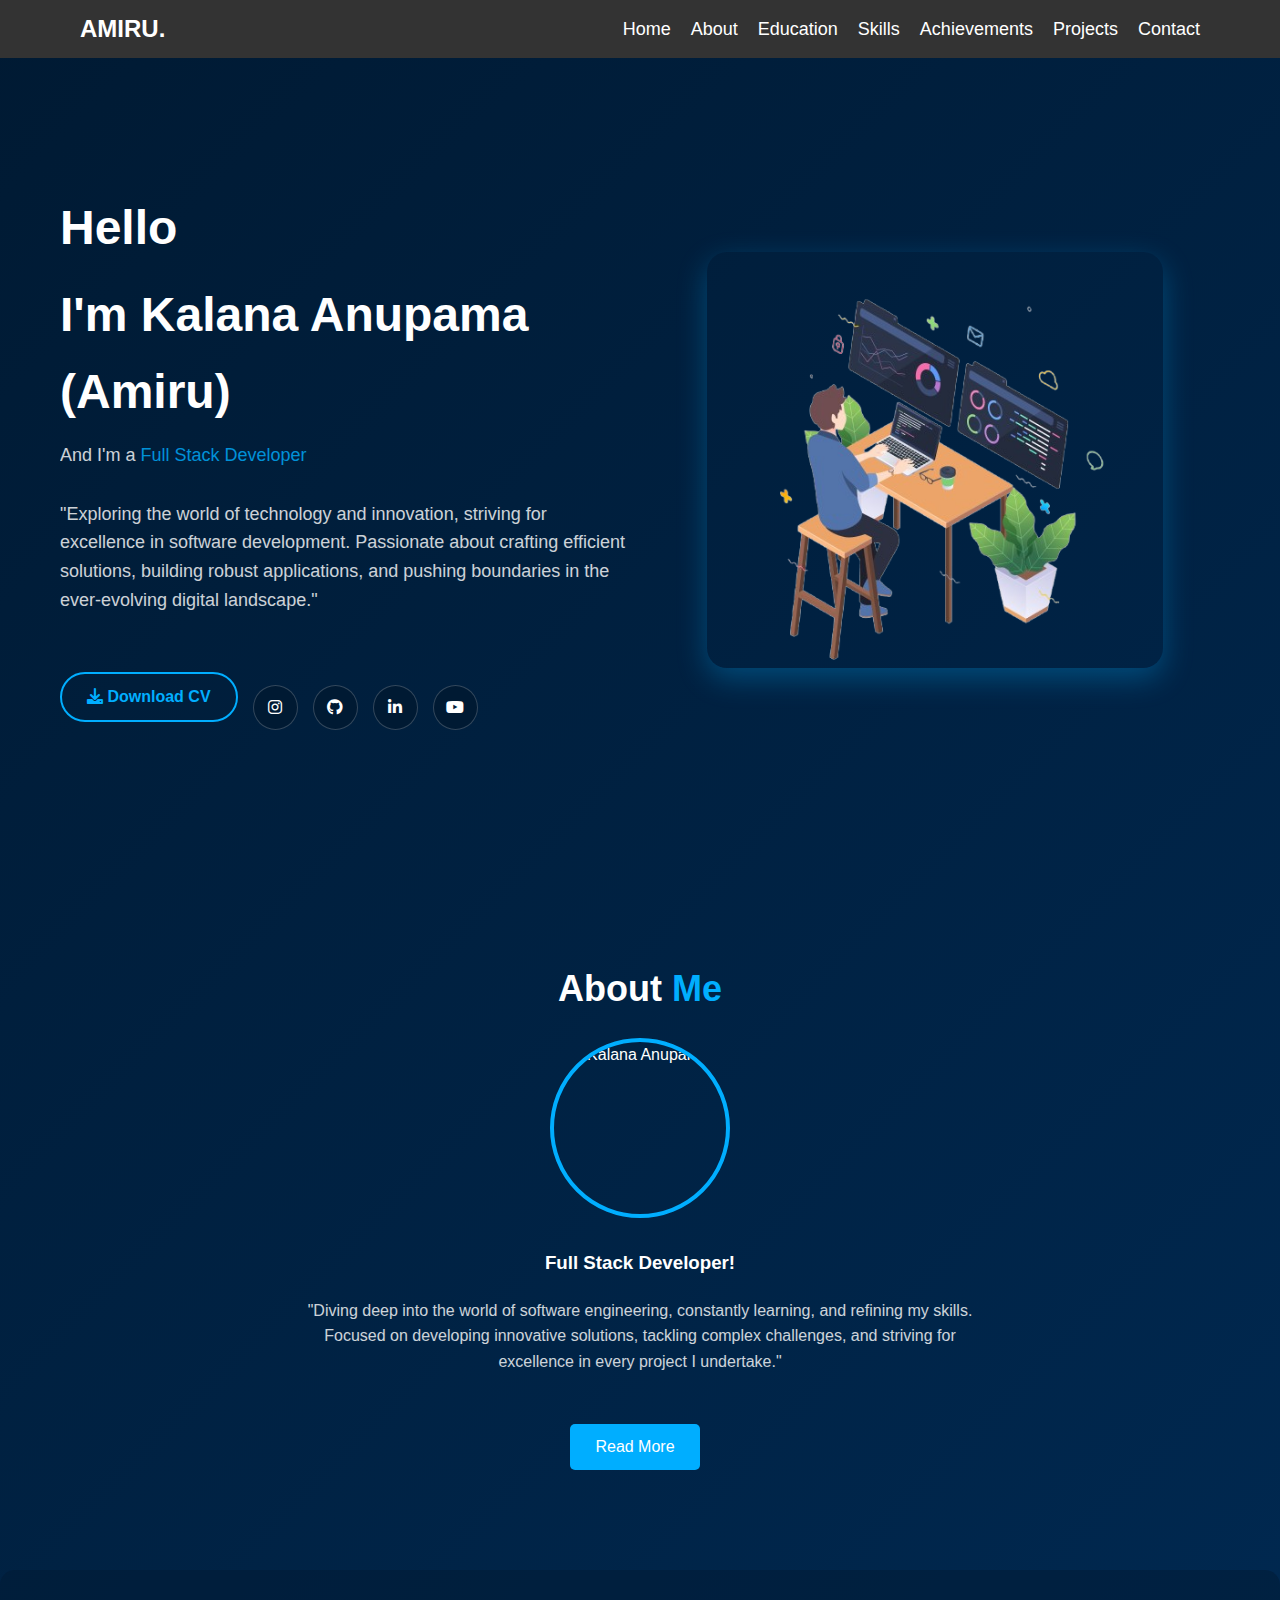
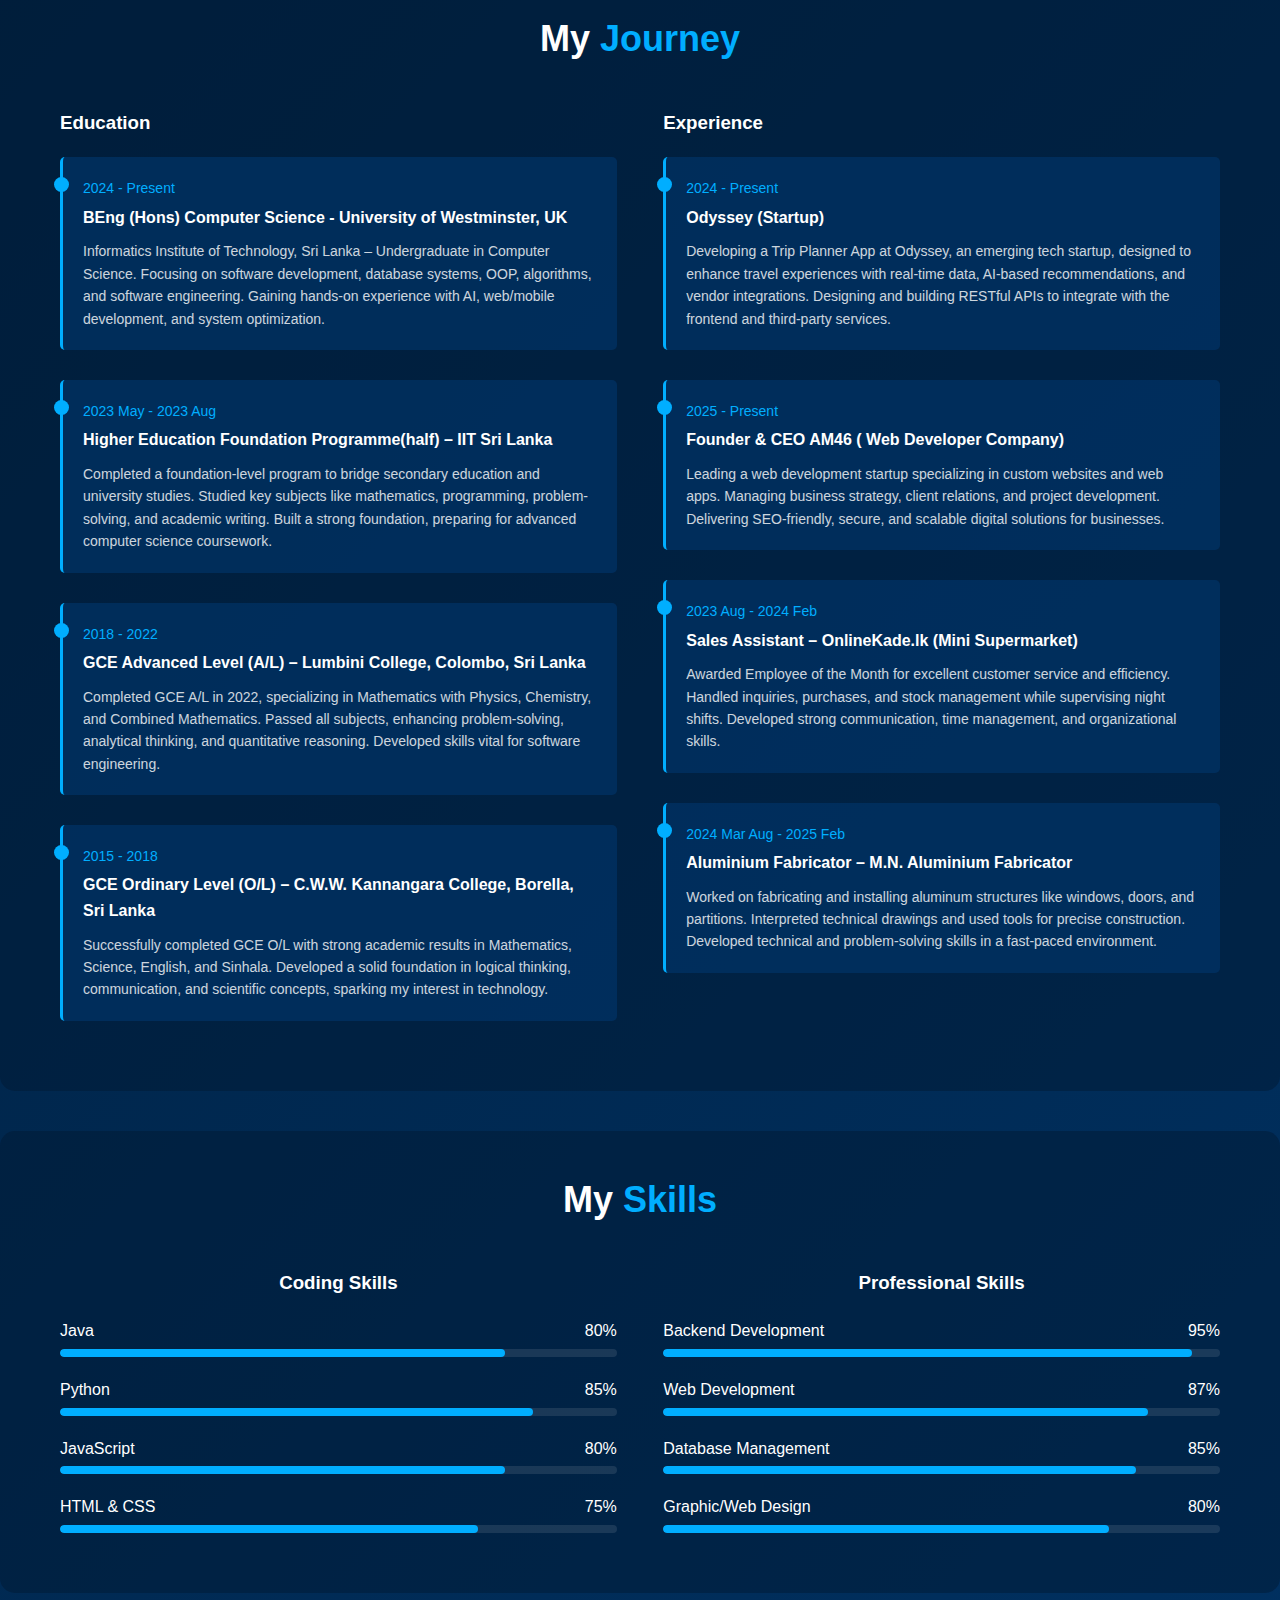
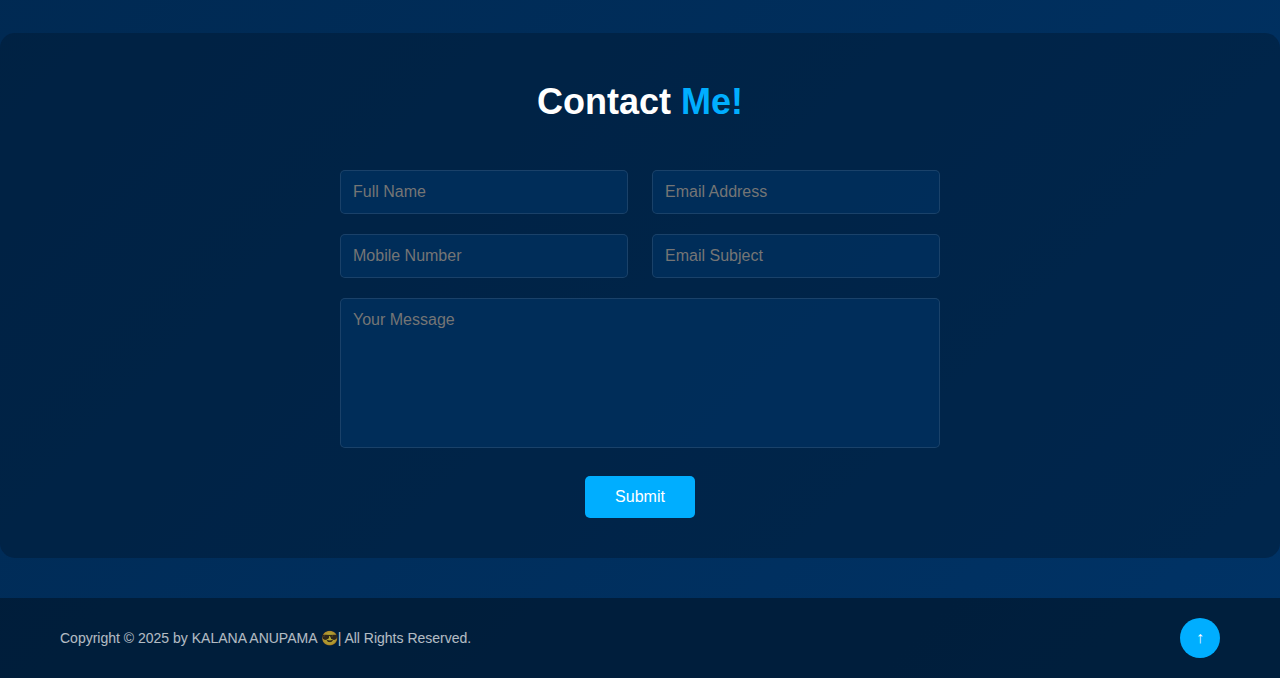
==== commit bc159e1d: "up" ====
--- a/index.html
+++ b/index.html
@@ -212,8 +212,8 @@
         <div class="container">
             <div class="hero-container">
                 <div class="hero-text">
-                    <h1>Hello It's Me</h1>
-                    <h1>Kalana Anupama (Amiru)</h1>
+                    <h1>Hello</h1>
+                    <h1>I'm Kalana Anupama (Amiru)</h1>
                     <p>And I'm a <span class="text-cyan">Full Stack Developer</span></p>
                     <p>"Exploring the world of technology and innovation, striving for excellence in software development. Passionate about crafting efficient solutions, building robust applications, and pushing boundaries in the ever-evolving digital landscape."</p>
                     
